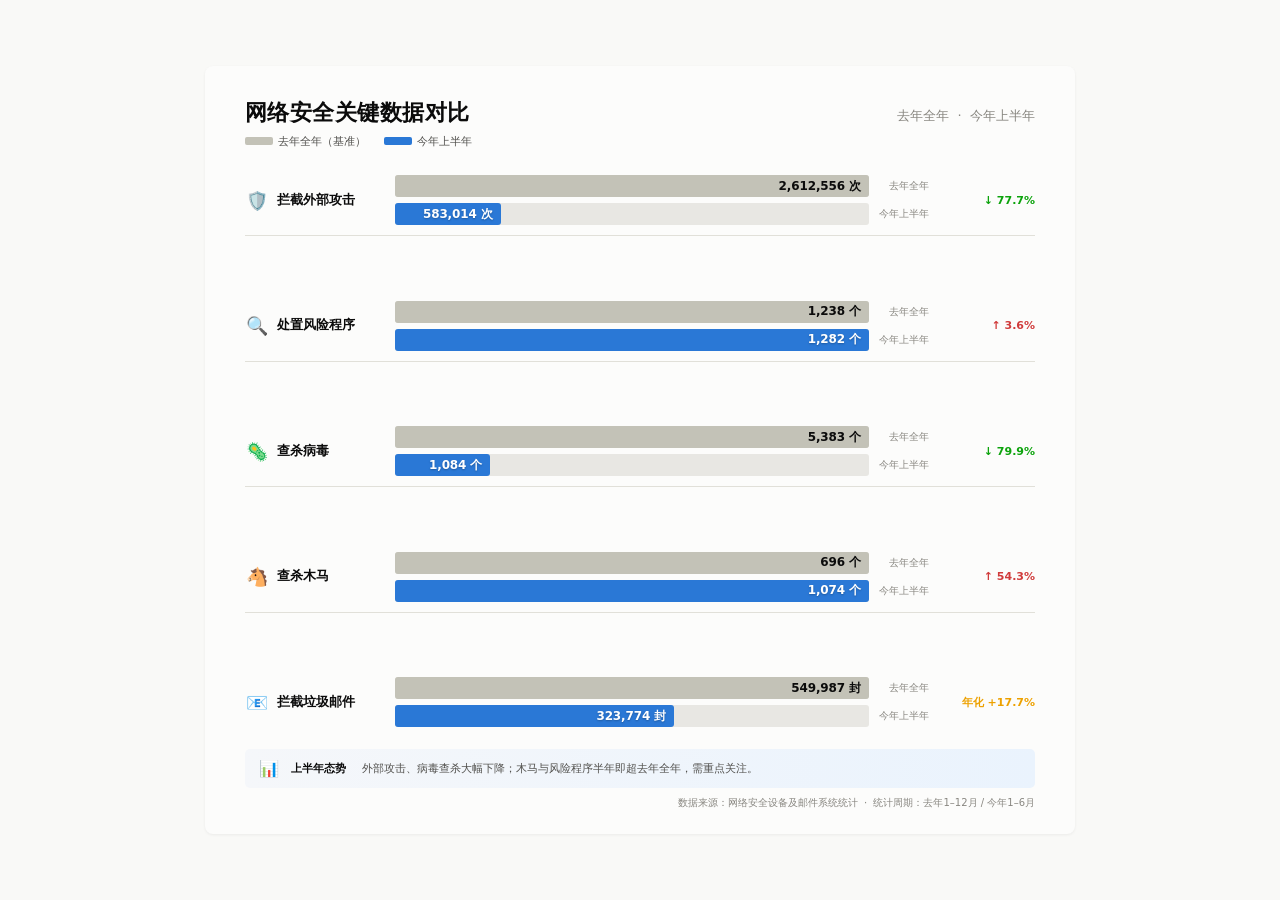
==== index.html @ 68982c51 "Initial commit" ====
<!DOCTYPE html>
<html lang="zh-CN">
<head>
<meta charset="UTF-8">
<meta name="viewport" content="width=device-width, initial-scale=1.0">
<title>网络安全关键数据</title>
<style>
  :root {
    --surface: #fcfcfb;
    --page: #f9f9f7;
    --text-primary: #0b0b0b;
    --text-secondary: #52514e;
    --text-muted: #898781;
    --accent: #2a78d6;
    --accent-subtle: #eaf3fd;
    --bar-last: #c3c2b7;
    --bar-track: #e8e7e3;
    --divider: #e1e0d9;
  }

  * { margin: 0; padding: 0; box-sizing: border-box; }

  body {
    font-family: system-ui, -apple-system, "Segoe UI", "Microsoft YaHei", sans-serif;
    background: var(--page);
    display: flex;
    justify-content: center;
    align-items: center;
    min-height: 100vh;
  }

  .dashboard {
    width: 870px;
    height: 768px;
    background: var(--surface);
    border-radius: 8px;
    box-shadow: 0 1px 3px rgba(0,0,0,0.06);
    padding: 32px 40px 24px 40px;
    display: flex;
    flex-direction: column;
    gap: 0;
    overflow: hidden;
  }

  /* ---- Header ---- */
  .header {
    display: flex;
    align-items: baseline;
    justify-content: space-between;
    margin-bottom: 6px;
    flex-shrink: 0;
  }
  .header h1 {
    font-size: 22px;
    font-weight: 700;
    color: var(--text-primary);
    letter-spacing: 0.02em;
  }
  .header .subtitle {
    font-size: 13px;
    color: var(--text-muted);
    font-weight: 400;
  }

  /* ---- Legend ---- */
  .legend {
    display: flex;
    align-items: center;
    gap: 18px;
    margin-bottom: 16px;
    flex-shrink: 0;
    font-size: 11px;
    color: var(--text-secondary);
  }
  .legend-swatch {
    display: inline-block;
    width: 28px;
    height: 8px;
    border-radius: 2px;
    margin-right: 5px;
    vertical-align: middle;
    position: relative;
    top: -1px;
  }
  .legend-swatch.last  { background: var(--bar-last); }
  .legend-swatch.this  { background: var(--accent); }

  /* ---- Rows ---- */
  .rows {
    flex: 1;
    display: flex;
    flex-direction: column;
    justify-content: space-between;
  }

  .row {
    display: flex;
    align-items: center;
    gap: 16px;
    padding: 10px 0;
    border-bottom: 1px solid var(--divider);
  }
  .row:last-child { border-bottom: none; }

  /* ---- Left label ---- */
  .row-label {
    width: 134px;
    flex-shrink: 0;
    display: flex;
    align-items: center;
    gap: 8px;
  }
  .row-icon {
    font-size: 18px;
    width: 24px;
    text-align: center;
    flex-shrink: 0;
  }
  .row-name {
    font-size: 13px;
    font-weight: 600;
    color: var(--text-primary);
    line-height: 1.3;
  }

  /* ---- Bars area ---- */
  .bars-area {
    flex: 1;
    display: flex;
    flex-direction: column;
    gap: 6px;
    min-width: 0;
  }

  .bar-row {
    display: flex;
    align-items: center;
    gap: 8px;
    height: 22px;
  }

  .bar-track {
    flex: 1;
    height: 22px;
    background: var(--bar-track);
    border-radius: 3px;
    position: relative;
    overflow: visible;
    min-width: 0;
  }

  .bar-fill {
    height: 100%;
    border-radius: 3px;
    display: flex;
    align-items: center;
    justify-content: flex-end;
    padding-right: 8px;
    transition: width 0.3s ease;
    position: relative;
    min-width: 0;
  }
  .bar-fill.last {
    background: var(--bar-last);
    width: 100%; /* 去年全年 = reference 100% */
  }
  .bar-fill.this {
    background: var(--accent);
  }

  .bar-value {
    font-size: 12px;
    font-weight: 700;
    color: #fff;
    font-variant-numeric: tabular-nums;
    white-space: nowrap;
    text-shadow: 0 1px 2px rgba(0,0,0,0.25);
    letter-spacing: -0.01em;
  }
  /* For the gray bar, dark text reads better */
  .bar-fill.last .bar-value {
    color: var(--text-primary);
    text-shadow: none;
  }

  .bar-period-tag {
    width: 52px;
    flex-shrink: 0;
    font-size: 10px;
    color: var(--text-muted);
    text-align: right;
    font-weight: 500;
  }

  /* ---- Delta chip ---- */
  .delta-chip {
    width: 90px;
    flex-shrink: 0;
    text-align: right;
    font-size: 11px;
    font-weight: 600;
    font-variant-numeric: tabular-nums;
  }
  .delta-chip.down { color: #0ca30c; } /* 下降=安全向好=绿色 */
  .delta-chip.up   { color: #d03b3b; } /* 上升=风险增加=红色 */
  .delta-chip.warn { color: #eda100; }

  /* ---- Summary strip ---- */
  .summary-strip {
    flex-shrink: 0;
    margin-top: 12px;
    padding: 10px 14px;
    background: linear-gradient(90deg, #f5f7fa 0%, #eaf3fd 100%);
    border-radius: 5px;
    display: flex;
    align-items: center;
    gap: 12px;
    font-size: 11px;
    color: var(--text-secondary);
  }
  .summary-strip .s-icon { font-size: 16px; }
  .summary-strip .s-label { font-weight: 700; color: var(--text-primary); margin-right: 4px; }
  .summary-strip .s-divider { color: var(--divider); margin: 0 4px; }

  /* ---- Footnote ---- */
  .footnote {
    font-size: 10px;
    color: var(--text-muted);
    text-align: right;
    margin-top: 8px;
    flex-shrink: 0;
  }
</style>
</head>
<body>

<div class="dashboard">
  <!-- Header -->
  <div class="header">
    <h1>网络安全关键数据对比</h1>
    <span class="subtitle">去年全年 &nbsp;·&nbsp; 今年上半年</span>
  </div>

  <!-- Legend -->
  <div class="legend">
    <span><span class="legend-swatch last"></span>去年全年（基准）</span>
    <span><span class="legend-swatch this"></span>今年上半年</span>
  </div>

  <!-- 5 rows -->
  <div class="rows">

    <!-- 1: 拦截外部攻击 — 半年占去年 22.3% -->
    <div class="row">
      <div class="row-label">
        <span class="row-icon">🛡️</span>
        <span class="row-name">拦截外部攻击</span>
      </div>
      <div class="bars-area">
        <div class="bar-row">
          <div class="bar-track">
            <div class="bar-fill last"><span class="bar-value">2,612,556 次</span></div>
          </div>
          <span class="bar-period-tag">去年全年</span>
        </div>
        <div class="bar-row">
          <div class="bar-track">
            <div class="bar-fill this" style="width:22.3%"><span class="bar-value">583,014 次</span></div>
          </div>
          <span class="bar-period-tag">今年上半年</span>
        </div>
      </div>
      <span class="delta-chip down">↓ 77.7%</span>
    </div>

    <!-- 2: 处置风险程序 — 半年已超去年 103.6% -->
    <div class="row">
      <div class="row-label">
        <span class="row-icon">🔍</span>
        <span class="row-name">处置风险程序</span>
      </div>
      <div class="bars-area">
        <div class="bar-row">
          <div class="bar-track">
            <div class="bar-fill last"><span class="bar-value">1,238 个</span></div>
          </div>
          <span class="bar-period-tag">去年全年</span>
        </div>
        <div class="bar-row">
          <div class="bar-track">
            <div class="bar-fill this" style="width:100%"><span class="bar-value">1,282 个</span></div>
          </div>
          <span class="bar-period-tag">今年上半年</span>
        </div>
      </div>
      <span class="delta-chip up">↑ 3.6%</span>
    </div>

    <!-- 3: 查杀病毒 — 半年占去年 20.1% -->
    <div class="row">
      <div class="row-label">
        <span class="row-icon">🦠</span>
        <span class="row-name">查杀病毒</span>
      </div>
      <div class="bars-area">
        <div class="bar-row">
          <div class="bar-track">
            <div class="bar-fill last"><span class="bar-value">5,383 个</span></div>
          </div>
          <span class="bar-period-tag">去年全年</span>
        </div>
        <div class="bar-row">
          <div class="bar-track">
            <div class="bar-fill this" style="width:20.1%"><span class="bar-value">1,084 个</span></div>
          </div>
          <span class="bar-period-tag">今年上半年</span>
        </div>
      </div>
      <span class="delta-chip down">↓ 79.9%</span>
    </div>

    <!-- 4: 查杀木马 — 半年已超去年 154.3% -->
    <div class="row">
      <div class="row-label">
        <span class="row-icon">🐴</span>
        <span class="row-name">查杀木马</span>
      </div>
      <div class="bars-area">
        <div class="bar-row">
          <div class="bar-track">
            <div class="bar-fill last"><span class="bar-value">696 个</span></div>
          </div>
          <span class="bar-period-tag">去年全年</span>
        </div>
        <div class="bar-row">
          <div class="bar-track">
            <div class="bar-fill this" style="width:100%"><span class="bar-value">1,074 个</span></div>
          </div>
          <span class="bar-period-tag">今年上半年</span>
        </div>
      </div>
      <span class="delta-chip up">↑ 54.3%</span>
    </div>

    <!-- 5: 拦截垃圾邮件 — 半年占去年 58.9% -->
    <div class="row">
      <div class="row-label">
        <span class="row-icon">📧</span>
        <span class="row-name">拦截垃圾邮件</span>
      </div>
      <div class="bars-area">
        <div class="bar-row">
          <div class="bar-track">
            <div class="bar-fill last"><span class="bar-value">549,987 封</span></div>
          </div>
          <span class="bar-period-tag">去年全年</span>
        </div>
        <div class="bar-row">
          <div class="bar-track">
            <div class="bar-fill this" style="width:58.9%"><span class="bar-value">323,774 封</span></div>
          </div>
          <span class="bar-period-tag">今年上半年</span>
        </div>
      </div>
      <span class="delta-chip warn">年化 +17.7%</span>
    </div>

  </div>

  <!-- Summary strip -->
  <div class="summary-strip">
    <span class="s-icon">📊</span>
    <span class="s-label">上半年态势</span>
    外部攻击、病毒查杀大幅下降；木马与风险程序半年即超去年全年，需重点关注。
  </div>

  <!-- Footnote -->
  <div class="footnote">
    数据来源：网络安全设备及邮件系统统计 &nbsp;·&nbsp; 统计周期：去年1–12月 / 今年1–6月
  </div>
</div>

</body>
</html>
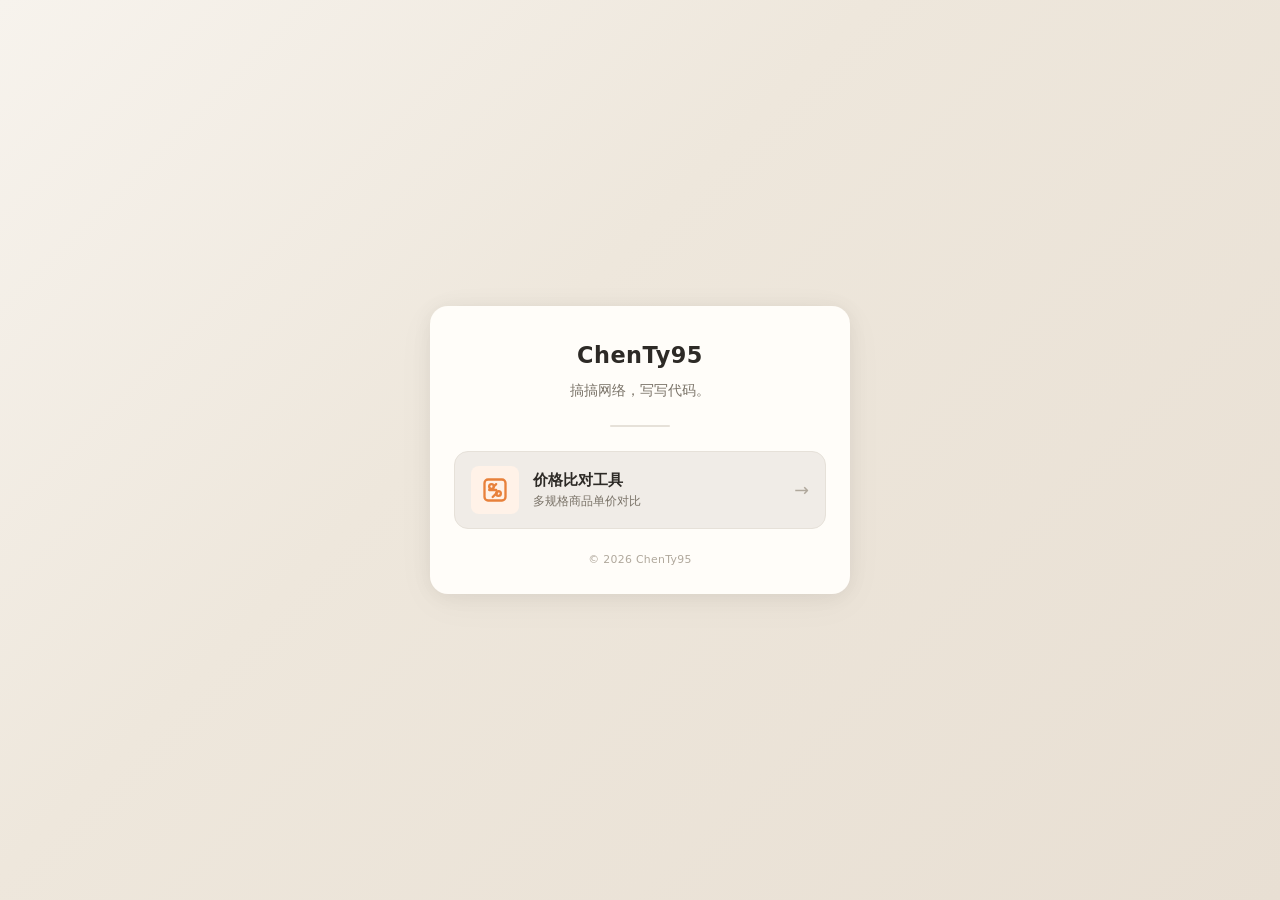
==== commit 5596932b: "新个人主页：头像 + calc 卡片" ====
--- a/index.html
+++ b/index.html
@@ -2,383 +2,246 @@
 <html lang="zh-CN">
 <head>
 <meta charset="UTF-8">
-<meta name="viewport" content="width=device-width, initial-scale=1.0">
-<title>网络安全关键数据</title>
+<meta name="viewport" content="width=device-width, initial-scale=1.0, viewport-fit=cover">
+<title>ChenTy95</title>
 <style>
-  :root {
-    --surface: #fcfcfb;
-    --page: #f9f9f7;
-    --text-primary: #0b0b0b;
-    --text-secondary: #52514e;
-    --text-muted: #898781;
-    --accent: #2a78d6;
-    --accent-subtle: #eaf3fd;
-    --bar-last: #c3c2b7;
-    --bar-track: #e8e7e3;
-    --divider: #e1e0d9;
-  }
-
-  * { margin: 0; padding: 0; box-sizing: border-box; }
-
-  body {
-    font-family: system-ui, -apple-system, "Segoe UI", "Microsoft YaHei", sans-serif;
-    background: var(--page);
-    display: flex;
-    justify-content: center;
-    align-items: center;
-    min-height: 100vh;
-  }
-
-  .dashboard {
-    width: 870px;
-    height: 768px;
-    background: var(--surface);
-    border-radius: 8px;
-    box-shadow: 0 1px 3px rgba(0,0,0,0.06);
-    padding: 32px 40px 24px 40px;
-    display: flex;
-    flex-direction: column;
-    gap: 0;
-    overflow: hidden;
-  }
-
-  /* ---- Header ---- */
-  .header {
-    display: flex;
-    align-items: baseline;
-    justify-content: space-between;
-    margin-bottom: 6px;
-    flex-shrink: 0;
-  }
-  .header h1 {
-    font-size: 22px;
-    font-weight: 700;
-    color: var(--text-primary);
-    letter-spacing: 0.02em;
-  }
-  .header .subtitle {
-    font-size: 13px;
-    color: var(--text-muted);
-    font-weight: 400;
-  }
-
-  /* ---- Legend ---- */
-  .legend {
-    display: flex;
-    align-items: center;
-    gap: 18px;
-    margin-bottom: 16px;
-    flex-shrink: 0;
-    font-size: 11px;
-    color: var(--text-secondary);
-  }
-  .legend-swatch {
-    display: inline-block;
-    width: 28px;
-    height: 8px;
-    border-radius: 2px;
-    margin-right: 5px;
-    vertical-align: middle;
-    position: relative;
-    top: -1px;
-  }
-  .legend-swatch.last  { background: var(--bar-last); }
-  .legend-swatch.this  { background: var(--accent); }
-
-  /* ---- Rows ---- */
-  .rows {
-    flex: 1;
-    display: flex;
-    flex-direction: column;
-    justify-content: space-between;
-  }
-
-  .row {
-    display: flex;
-    align-items: center;
-    gap: 16px;
-    padding: 10px 0;
-    border-bottom: 1px solid var(--divider);
-  }
-  .row:last-child { border-bottom: none; }
-
-  /* ---- Left label ---- */
-  .row-label {
-    width: 134px;
-    flex-shrink: 0;
-    display: flex;
-    align-items: center;
-    gap: 8px;
-  }
-  .row-icon {
-    font-size: 18px;
-    width: 24px;
-    text-align: center;
-    flex-shrink: 0;
-  }
-  .row-name {
-    font-size: 13px;
-    font-weight: 600;
-    color: var(--text-primary);
-    line-height: 1.3;
-  }
-
-  /* ---- Bars area ---- */
-  .bars-area {
-    flex: 1;
-    display: flex;
-    flex-direction: column;
-    gap: 6px;
-    min-width: 0;
-  }
-
-  .bar-row {
-    display: flex;
-    align-items: center;
-    gap: 8px;
-    height: 22px;
-  }
-
-  .bar-track {
-    flex: 1;
-    height: 22px;
-    background: var(--bar-track);
-    border-radius: 3px;
-    position: relative;
-    overflow: visible;
-    min-width: 0;
-  }
-
-  .bar-fill {
-    height: 100%;
-    border-radius: 3px;
-    display: flex;
-    align-items: center;
-    justify-content: flex-end;
-    padding-right: 8px;
-    transition: width 0.3s ease;
-    position: relative;
-    min-width: 0;
-  }
-  .bar-fill.last {
-    background: var(--bar-last);
-    width: 100%; /* 去年全年 = reference 100% */
-  }
-  .bar-fill.this {
-    background: var(--accent);
-  }
-
-  .bar-value {
-    font-size: 12px;
-    font-weight: 700;
-    color: #fff;
-    font-variant-numeric: tabular-nums;
-    white-space: nowrap;
-    text-shadow: 0 1px 2px rgba(0,0,0,0.25);
-    letter-spacing: -0.01em;
-  }
-  /* For the gray bar, dark text reads better */
-  .bar-fill.last .bar-value {
-    color: var(--text-primary);
-    text-shadow: none;
-  }
-
-  .bar-period-tag {
-    width: 52px;
-    flex-shrink: 0;
-    font-size: 10px;
-    color: var(--text-muted);
-    text-align: right;
-    font-weight: 500;
-  }
-
-  /* ---- Delta chip ---- */
-  .delta-chip {
-    width: 90px;
-    flex-shrink: 0;
-    text-align: right;
-    font-size: 11px;
-    font-weight: 600;
-    font-variant-numeric: tabular-nums;
-  }
-  .delta-chip.down { color: #0ca30c; } /* 下降=安全向好=绿色 */
-  .delta-chip.up   { color: #d03b3b; } /* 上升=风险增加=红色 */
-  .delta-chip.warn { color: #eda100; }
-
-  /* ---- Summary strip ---- */
-  .summary-strip {
-    flex-shrink: 0;
-    margin-top: 12px;
-    padding: 10px 14px;
-    background: linear-gradient(90deg, #f5f7fa 0%, #eaf3fd 100%);
-    border-radius: 5px;
-    display: flex;
-    align-items: center;
-    gap: 12px;
-    font-size: 11px;
-    color: var(--text-secondary);
-  }
-  .summary-strip .s-icon { font-size: 16px; }
-  .summary-strip .s-label { font-weight: 700; color: var(--text-primary); margin-right: 4px; }
-  .summary-strip .s-divider { color: var(--divider); margin: 0 4px; }
-
-  /* ---- Footnote ---- */
-  .footnote {
-    font-size: 10px;
-    color: var(--text-muted);
-    text-align: right;
-    margin-top: 8px;
-    flex-shrink: 0;
-  }
+/* ===== CSS Variables (sync with calc) ===== */
+:root {
+  --bg-page: linear-gradient(135deg, #f7f3ed 0%, #eee7dc 40%, #e8dfd3 100%);
+  --card-bg: #fffdf9;
+  --card-shadow: 0 2px 20px rgba(0,0,0,0.06), 0 8px 40px rgba(0,0,0,0.04);
+  --card-hover-shadow: 0 4px 28px rgba(0,0,0,0.1), 0 12px 48px rgba(0,0,0,0.06);
+  --text-primary: #2d2a26;
+  --text-secondary: #7a7368;
+  --text-muted: #b0a89c;
+  --accent: #e8813b;
+  --accent-subtle: #fff2e8;
+  --cell-border: #e6e1d9;
+  --numpad-btn-bg: #f0ece7;
+  --radius-sm: 8px;
+  --radius-md: 14px;
+  --radius-lg: 18px;
+  --font-stack: "PingFang SC", "Microsoft YaHei", "Helvetica Neue", system-ui, -apple-system, sans-serif;
+}
+
+*, *::before, *::after { box-sizing: border-box; margin: 0; padding: 0; }
+
+html, body { height: 100%; }
+
+body {
+  font-family: var(--font-stack);
+  background: var(--bg-page);
+  color: var(--text-primary);
+  display: flex;
+  justify-content: center;
+  align-items: center;
+  min-height: 100vh;
+  min-height: 100dvh;
+  padding: 16px;
+  -webkit-tap-highlight-color: transparent;
+}
+
+/* ===== Main Card ===== */
+.main-card {
+  width: 100%;
+  max-width: 420px;
+  background: var(--card-bg);
+  border-radius: var(--radius-lg);
+  box-shadow: var(--card-shadow);
+  padding: 36px 24px 28px;
+  display: flex;
+  flex-direction: column;
+  align-items: center;
+  gap: 24px;
+  animation: fadeIn 0.5s ease;
+}
+
+@keyframes fadeIn {
+  from { opacity: 0; transform: translateY(12px); }
+  to   { opacity: 1; transform: translateY(0); }
+}
+
+/* ===== Avatar ===== */
+.avatar {
+  width: 100px;
+  height: 100px;
+  border-radius: 50%;
+  object-fit: cover;
+  border: 3px solid var(--cell-border);
+  box-shadow: 0 4px 16px rgba(0,0,0,0.08);
+  transition: transform 0.25s ease;
+}
+
+.avatar:hover {
+  transform: scale(1.05);
+}
+
+/* ===== Name & Intro ===== */
+.name {
+  font-size: 1.4rem;
+  font-weight: 700;
+  color: var(--text-primary);
+  letter-spacing: 0.5px;
+}
+
+.bio {
+  font-size: 0.85rem;
+  color: var(--text-secondary);
+  text-align: center;
+  line-height: 1.6;
+  margin-top: -12px;
+}
+
+/* ===== Divider ===== */
+.divider {
+  width: 60px;
+  height: 2px;
+  background: var(--cell-border);
+  border-radius: 1px;
+}
+
+/* ===== Card Grid ===== */
+.card-grid {
+  width: 100%;
+  display: flex;
+  flex-direction: column;
+  gap: 10px;
+}
+
+/* ===== Page Link Card ===== */
+.page-card {
+  display: flex;
+  align-items: center;
+  gap: 14px;
+  padding: 14px 16px;
+  background: var(--numpad-btn-bg);
+  border: 1.5px solid var(--cell-border);
+  border-radius: var(--radius-md);
+  text-decoration: none;
+  color: var(--text-primary);
+  transition: all 0.2s ease;
+  cursor: pointer;
+  -webkit-tap-highlight-color: transparent;
+}
+
+.page-card:hover {
+  transform: translateY(-2px);
+  box-shadow: var(--card-hover-shadow);
+  border-color: var(--accent);
+}
+
+.page-card:active {
+  transform: scale(0.98);
+}
+
+.card-icon {
+  width: 48px;
+  height: 48px;
+  border-radius: var(--radius-sm);
+  background: var(--accent-subtle);
+  display: flex;
+  align-items: center;
+  justify-content: center;
+  flex-shrink: 0;
+  overflow: hidden;
+}
+
+.card-icon svg {
+  width: 28px;
+  height: 28px;
+}
+
+.card-info {
+  display: flex;
+  flex-direction: column;
+  gap: 2px;
+  min-width: 0;
+}
+
+.card-title {
+  font-size: 0.95rem;
+  font-weight: 600;
+  color: var(--text-primary);
+}
+
+.card-desc {
+  font-size: 0.75rem;
+  color: var(--text-secondary);
+  white-space: nowrap;
+  overflow: hidden;
+  text-overflow: ellipsis;
+}
+
+.card-arrow {
+  color: var(--text-muted);
+  font-size: 1.1rem;
+  margin-left: auto;
+  flex-shrink: 0;
+}
+
+/* ===== Footer ===== */
+.footer {
+  font-size: 0.68rem;
+  color: var(--text-muted);
+  letter-spacing: 0.3px;
+}
+
+/* ===== Responsive ===== */
+@media (max-width: 370px) {
+  .main-card { padding: 28px 16px 22px; gap: 18px; }
+  .avatar { width: 80px; height: 80px; }
+  .name { font-size: 1.2rem; }
+  .page-card { padding: 12px 14px; gap: 10px; }
+  .card-icon { width: 40px; height: 40px; }
+  .card-icon svg { width: 24px; height: 24px; }
+}
 </style>
 </head>
 <body>
 
-<div class="dashboard">
-  <!-- Header -->
-  <div class="header">
-    <h1>网络安全关键数据对比</h1>
-    <span class="subtitle">去年全年 &nbsp;·&nbsp; 今年上半年</span>
+<div class="main-card">
+  <img class="avatar"
+       src="https://avatars.githubusercontent.com/u/29172983?v=4"
+       alt="ChenTy95"
+       loading="eager"
+       onerror="this.style.display='none'">
+
+  <div class="name">ChenTy95</div>
+
+  <div class="bio">搞搞网络，写写代码。</div>
+
+  <div class="divider"></div>
+
+  <div class="card-grid">
+    <!-- 价格比对工具 -->
+    <a class="page-card" href="/calc/">
+      <div class="card-icon">
+        <svg viewBox="0 0 24 24" fill="none" stroke="#e8813b" stroke-width="2" stroke-linecap="round" stroke-linejoin="round">
+          <circle cx="9" cy="9" r="2"/>
+          <circle cx="15" cy="15" r="2"/>
+          <line x1="7" y1="12" x2="13" y2="12"/>
+          <line x1="13" y1="7" x2="11" y2="9"/>
+          <line x1="14" y1="14" x2="10" y2="18"/>
+          <rect x="3" y="3" width="18" height="18" rx="3"/>
+        </svg>
+      </div>
+      <div class="card-info">
+        <span class="card-title">价格比对工具</span>
+        <span class="card-desc">多规格商品单价对比</span>
+      </div>
+      <span class="card-arrow">→</span>
+    </a>
+
+    <!-- ↓ 后续新页面卡片加在这里 ↓ -->
   </div>
 
-  <!-- Legend -->
-  <div class="legend">
-    <span><span class="legend-swatch last"></span>去年全年（基准）</span>
-    <span><span class="legend-swatch this"></span>今年上半年</span>
-  </div>
-
-  <!-- 5 rows -->
-  <div class="rows">
-
-    <!-- 1: 拦截外部攻击 — 半年占去年 22.3% -->
-    <div class="row">
-      <div class="row-label">
-        <span class="row-icon">🛡️</span>
-        <span class="row-name">拦截外部攻击</span>
-      </div>
-      <div class="bars-area">
-        <div class="bar-row">
-          <div class="bar-track">
-            <div class="bar-fill last"><span class="bar-value">2,612,556 次</span></div>
-          </div>
-          <span class="bar-period-tag">去年全年</span>
-        </div>
-        <div class="bar-row">
-          <div class="bar-track">
-            <div class="bar-fill this" style="width:22.3%"><span class="bar-value">583,014 次</span></div>
-          </div>
-          <span class="bar-period-tag">今年上半年</span>
-        </div>
-      </div>
-      <span class="delta-chip down">↓ 77.7%</span>
-    </div>
-
-    <!-- 2: 处置风险程序 — 半年已超去年 103.6% -->
-    <div class="row">
-      <div class="row-label">
-        <span class="row-icon">🔍</span>
-        <span class="row-name">处置风险程序</span>
-      </div>
-      <div class="bars-area">
-        <div class="bar-row">
-          <div class="bar-track">
-            <div class="bar-fill last"><span class="bar-value">1,238 个</span></div>
-          </div>
-          <span class="bar-period-tag">去年全年</span>
-        </div>
-        <div class="bar-row">
-          <div class="bar-track">
-            <div class="bar-fill this" style="width:100%"><span class="bar-value">1,282 个</span></div>
-          </div>
-          <span class="bar-period-tag">今年上半年</span>
-        </div>
-      </div>
-      <span class="delta-chip up">↑ 3.6%</span>
-    </div>
-
-    <!-- 3: 查杀病毒 — 半年占去年 20.1% -->
-    <div class="row">
-      <div class="row-label">
-        <span class="row-icon">🦠</span>
-        <span class="row-name">查杀病毒</span>
-      </div>
-      <div class="bars-area">
-        <div class="bar-row">
-          <div class="bar-track">
-            <div class="bar-fill last"><span class="bar-value">5,383 个</span></div>
-          </div>
-          <span class="bar-period-tag">去年全年</span>
-        </div>
-        <div class="bar-row">
-          <div class="bar-track">
-            <div class="bar-fill this" style="width:20.1%"><span class="bar-value">1,084 个</span></div>
-          </div>
-          <span class="bar-period-tag">今年上半年</span>
-        </div>
-      </div>
-      <span class="delta-chip down">↓ 79.9%</span>
-    </div>
-
-    <!-- 4: 查杀木马 — 半年已超去年 154.3% -->
-    <div class="row">
-      <div class="row-label">
-        <span class="row-icon">🐴</span>
-        <span class="row-name">查杀木马</span>
-      </div>
-      <div class="bars-area">
-        <div class="bar-row">
-          <div class="bar-track">
-            <div class="bar-fill last"><span class="bar-value">696 个</span></div>
-          </div>
-          <span class="bar-period-tag">去年全年</span>
-        </div>
-        <div class="bar-row">
-          <div class="bar-track">
-            <div class="bar-fill this" style="width:100%"><span class="bar-value">1,074 个</span></div>
-          </div>
-          <span class="bar-period-tag">今年上半年</span>
-        </div>
-      </div>
-      <span class="delta-chip up">↑ 54.3%</span>
-    </div>
-
-    <!-- 5: 拦截垃圾邮件 — 半年占去年 58.9% -->
-    <div class="row">
-      <div class="row-label">
-        <span class="row-icon">📧</span>
-        <span class="row-name">拦截垃圾邮件</span>
-      </div>
-      <div class="bars-area">
-        <div class="bar-row">
-          <div class="bar-track">
-            <div class="bar-fill last"><span class="bar-value">549,987 封</span></div>
-          </div>
-          <span class="bar-period-tag">去年全年</span>
-        </div>
-        <div class="bar-row">
-          <div class="bar-track">
-            <div class="bar-fill this" style="width:58.9%"><span class="bar-value">323,774 封</span></div>
-          </div>
-          <span class="bar-period-tag">今年上半年</span>
-        </div>
-      </div>
-      <span class="delta-chip warn">年化 +17.7%</span>
-    </div>
-
-  </div>
-
-  <!-- Summary strip -->
-  <div class="summary-strip">
-    <span class="s-icon">📊</span>
-    <span class="s-label">上半年态势</span>
-    外部攻击、病毒查杀大幅下降；木马与风险程序半年即超去年全年，需重点关注。
-  </div>
-
-  <!-- Footnote -->
-  <div class="footnote">
-    数据来源：网络安全设备及邮件系统统计 &nbsp;·&nbsp; 统计周期：去年1–12月 / 今年1–6月
-  </div>
+  <div class="footer" id="footer-year"></div>
 </div>
+
+<script>
+document.getElementById('footer-year').textContent =
+  '© ' + new Date().getFullYear() + ' ChenTy95';
+</script>
 
 </body>
 </html>
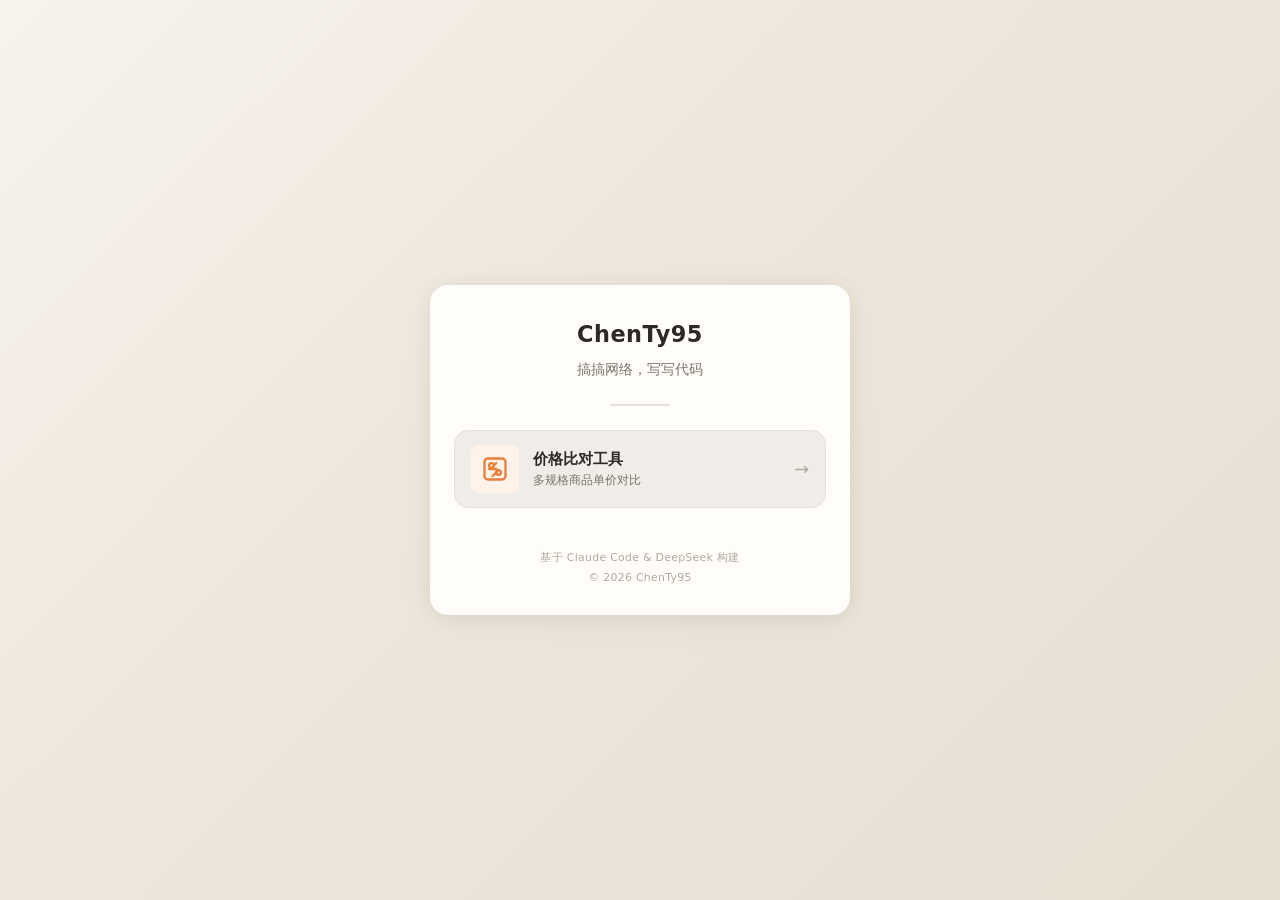
==== commit 94c6f4dd: "微调主页：去句号、加版权间距和构建署名" ====
--- a/index.html
+++ b/index.html
@@ -181,8 +181,11 @@
 
 /* ===== Footer ===== */
 .footer {
+  margin-top: 16px;
   font-size: 0.68rem;
   color: var(--text-muted);
+  text-align: center;
+  line-height: 1.8;
   letter-spacing: 0.3px;
 }
 
@@ -208,7 +211,7 @@
 
   <div class="name">ChenTy95</div>
 
-  <div class="bio">搞搞网络，写写代码。</div>
+  <div class="bio">搞搞网络，写写代码</div>
 
   <div class="divider"></div>
 
@@ -235,12 +238,14 @@
     <!-- ↓ 后续新页面卡片加在这里 ↓ -->
   </div>
 
-  <div class="footer" id="footer-year"></div>
+  <div class="footer">
+    <div>基于 Claude Code &amp; DeepSeek 构建</div>
+    <div>© <span id="footer-year"></span> ChenTy95</div>
+  </div>
 </div>
 
 <script>
-document.getElementById('footer-year').textContent =
-  '© ' + new Date().getFullYear() + ' ChenTy95';
+document.getElementById('footer-year').textContent = new Date().getFullYear();
 </script>
 
 </body>
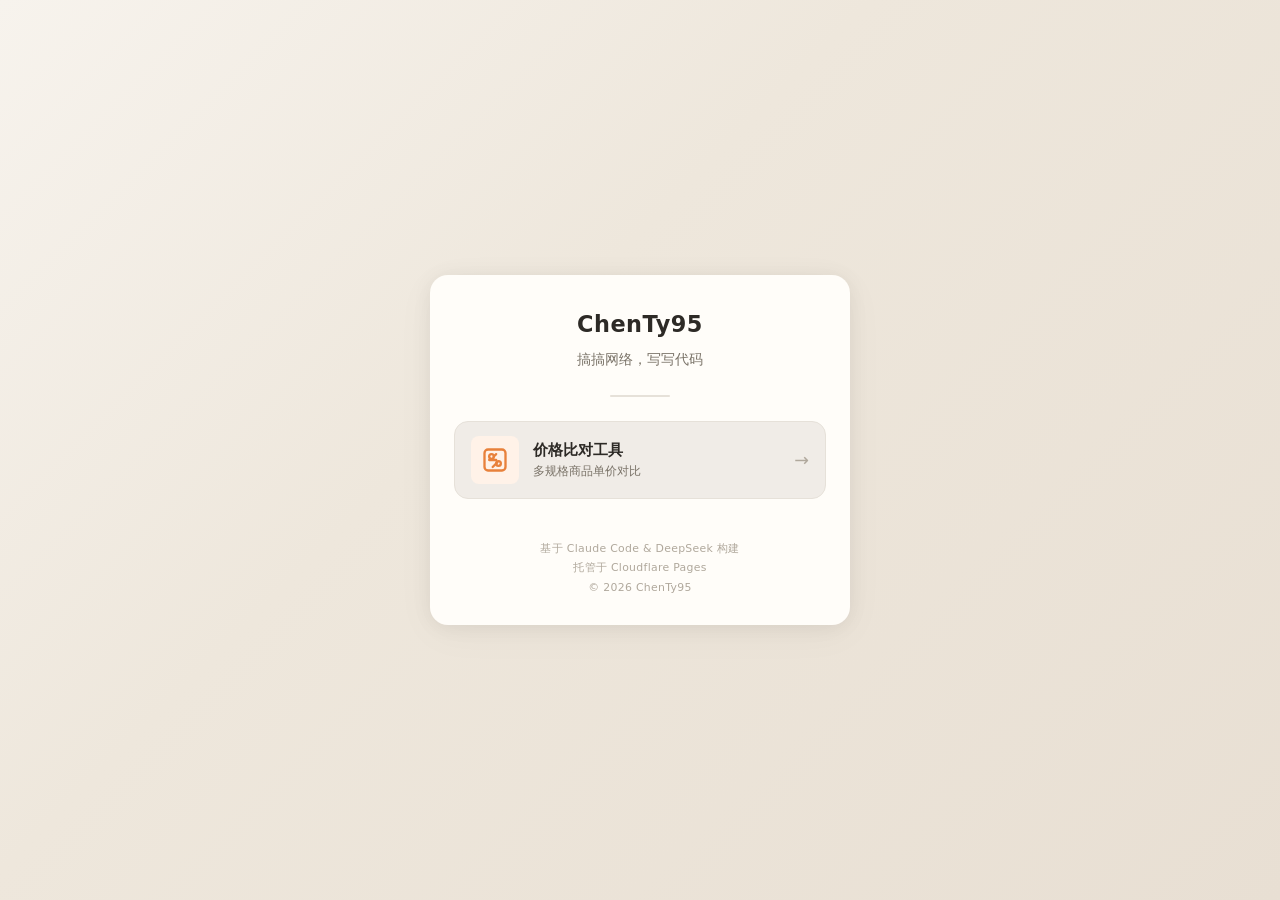
==== commit f7bacb2f: "致谢 Cloudflare Pages 托管" ====
--- a/index.html
+++ b/index.html
@@ -240,6 +240,7 @@
 
   <div class="footer">
     <div>基于 Claude Code &amp; DeepSeek 构建</div>
+    <div>托管于 Cloudflare Pages</div>
     <div>© <span id="footer-year"></span> ChenTy95</div>
   </div>
 </div>
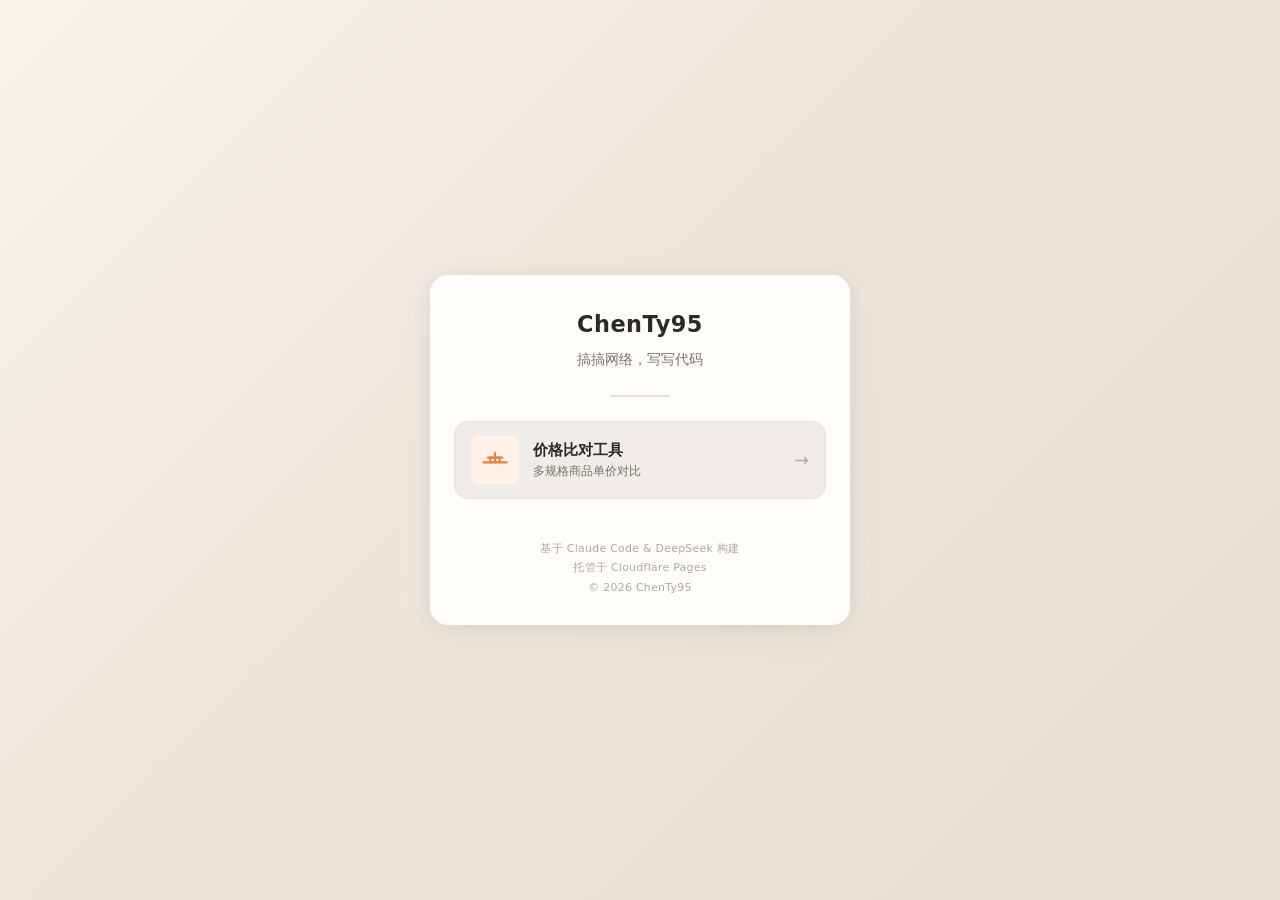
==== commit d3c8b915: "首页卡片图标改为天平" ====
--- a/index.html
+++ b/index.html
@@ -219,13 +219,12 @@
     <!-- 价格比对工具 -->
     <a class="page-card" href="/calc/">
       <div class="card-icon">
-        <svg viewBox="0 0 24 24" fill="none" stroke="#e8813b" stroke-width="2" stroke-linecap="round" stroke-linejoin="round">
-          <circle cx="9" cy="9" r="2"/>
-          <circle cx="15" cy="15" r="2"/>
-          <line x1="7" y1="12" x2="13" y2="12"/>
-          <line x1="13" y1="7" x2="11" y2="9"/>
-          <line x1="14" y1="14" x2="10" y2="18"/>
-          <rect x="3" y="3" width="18" height="18" rx="3"/>
+        <svg viewBox="0 0 24 24" fill="none" stroke="#e8813b" stroke-width="1.8" stroke-linecap="round" stroke-linejoin="round">
+          <line x1="2" y1="14" x2="22" y2="14"/>
+          <line x1="12" y1="6" x2="12" y2="14"/>
+          <polyline points="8,14 8,10 16,10 16,14"/>
+          <line x1="6" y1="10" x2="10" y2="10"/>
+          <line x1="14" y1="10" x2="18" y2="10"/>
         </svg>
       </div>
       <div class="card-info">
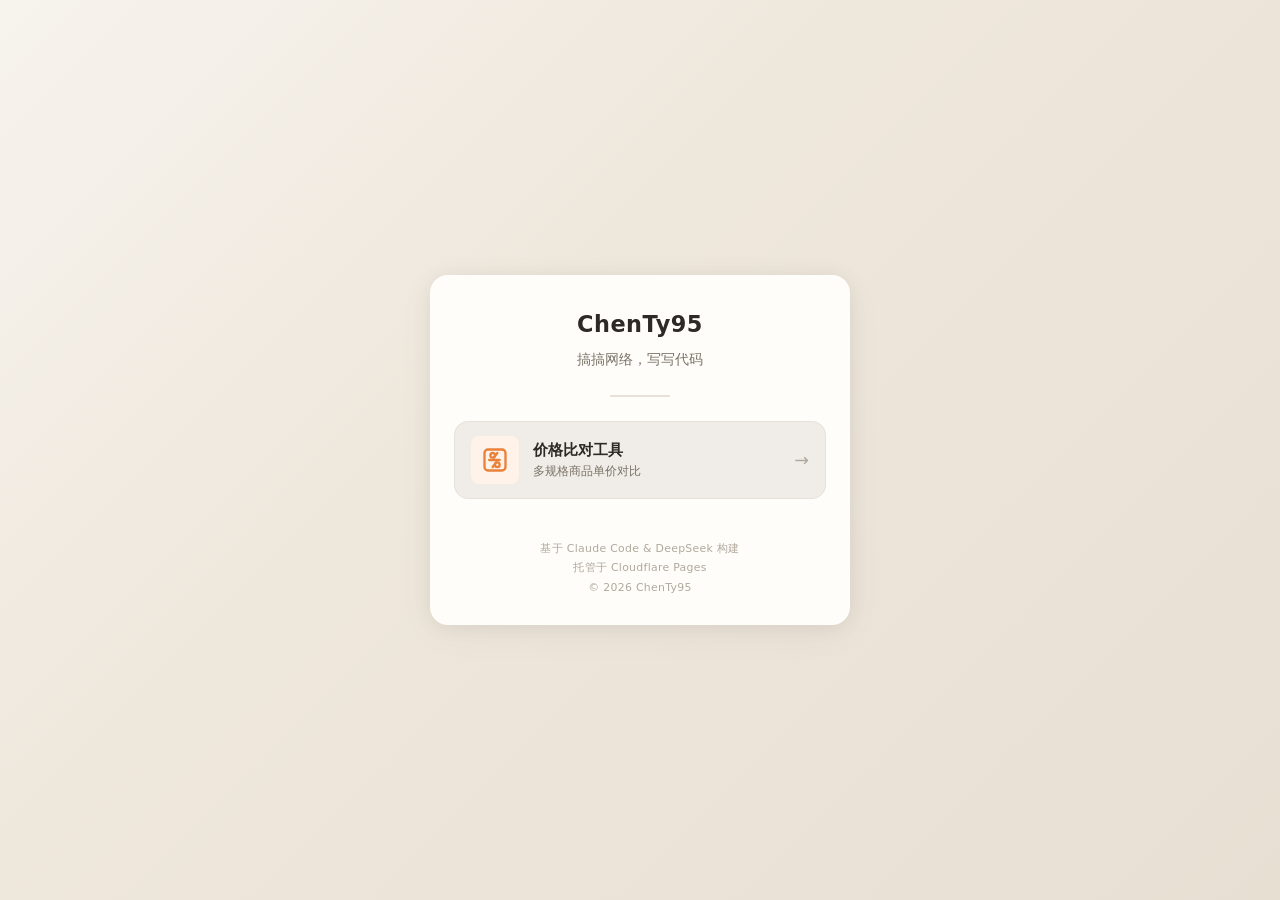
==== commit fcffd343: "优化首页卡片图标：中心对称斜线" ====
--- a/index.html
+++ b/index.html
@@ -219,12 +219,13 @@
     <!-- 价格比对工具 -->
     <a class="page-card" href="/calc/">
       <div class="card-icon">
-        <svg viewBox="0 0 24 24" fill="none" stroke="#e8813b" stroke-width="1.8" stroke-linecap="round" stroke-linejoin="round">
-          <line x1="2" y1="14" x2="22" y2="14"/>
-          <line x1="12" y1="6" x2="12" y2="14"/>
-          <polyline points="8,14 8,10 16,10 16,14"/>
-          <line x1="6" y1="10" x2="10" y2="10"/>
-          <line x1="14" y1="10" x2="18" y2="10"/>
+        <svg viewBox="0 0 24 24" fill="none" stroke="#e8813b" stroke-width="2" stroke-linecap="round" stroke-linejoin="round">
+          <circle cx="10" cy="8" r="2"/>
+          <circle cx="14" cy="16" r="2"/>
+          <line x1="7" y1="12" x2="16" y2="12"/>
+          <line x1="11" y1="10" x2="14" y2="6"/>
+          <line x1="13" y1="14" x2="10" y2="18"/>
+          <rect x="3" y="3" width="18" height="18" rx="3"/>
         </svg>
       </div>
       <div class="card-info">
